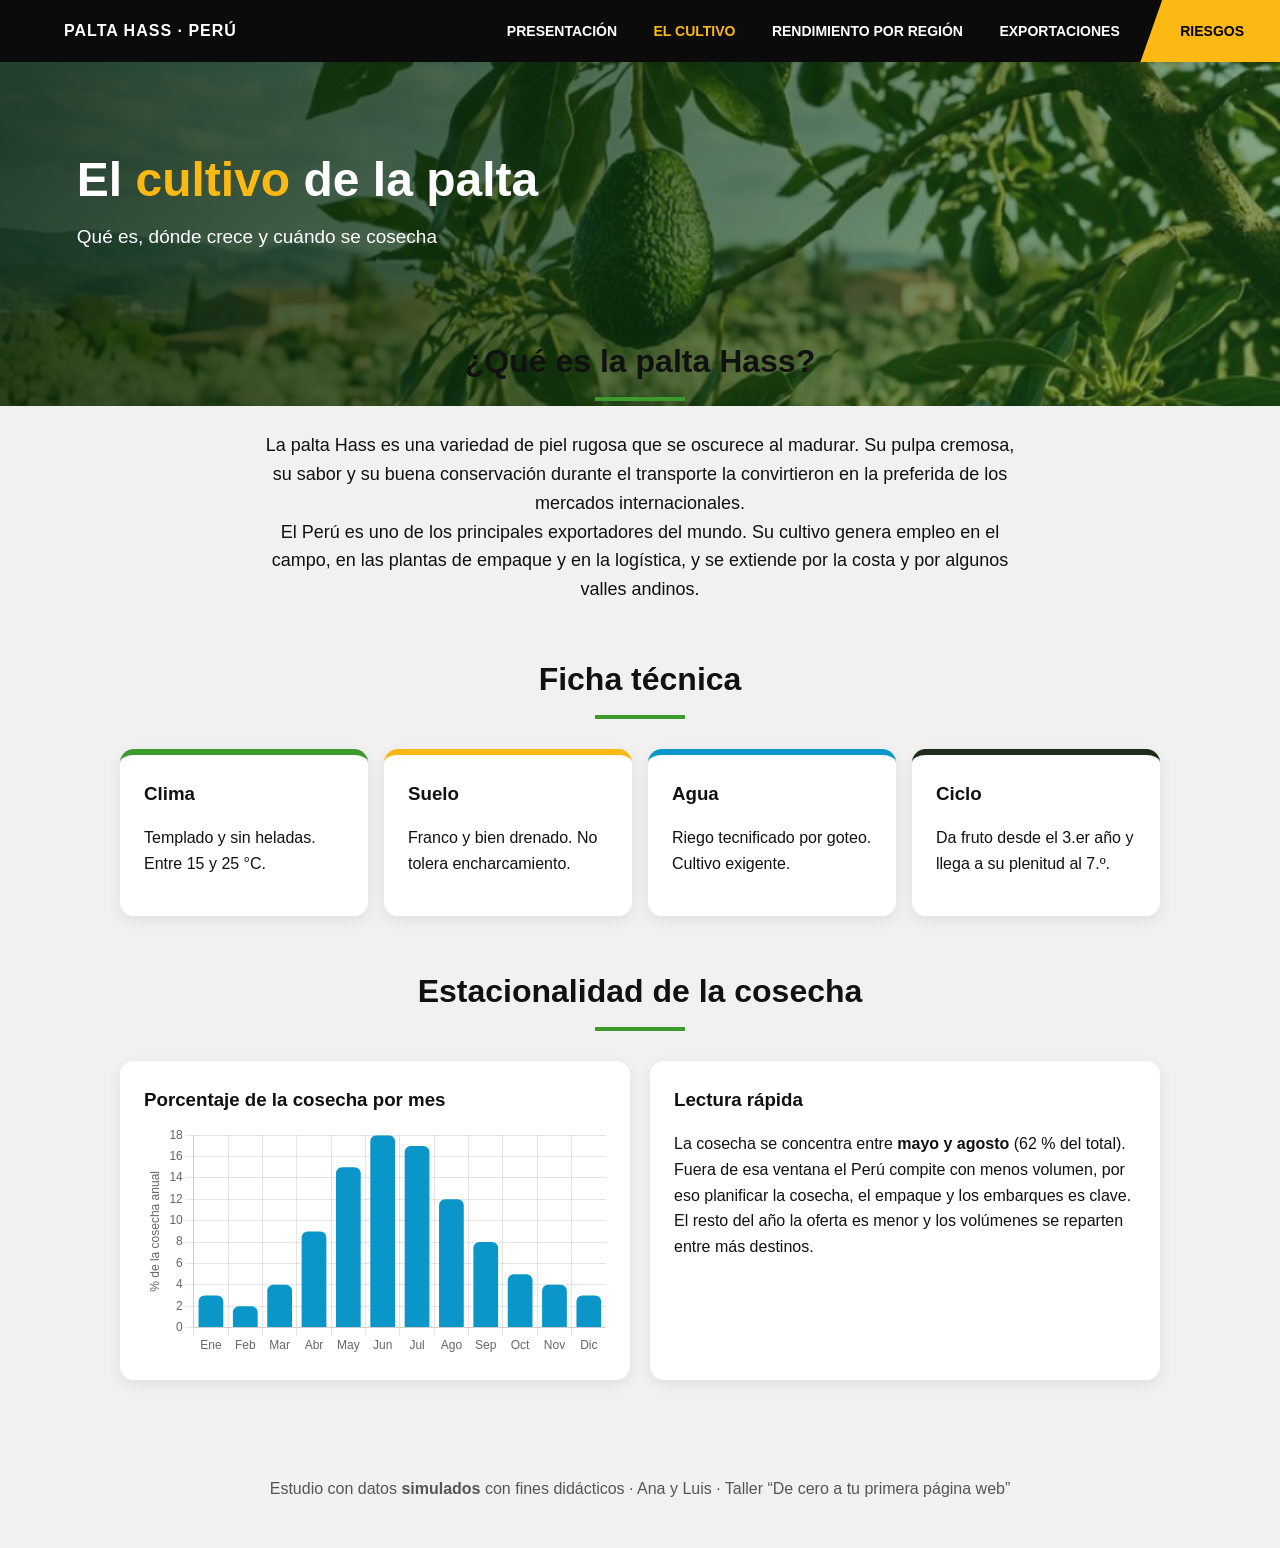
==== cultivo.html @ 627a5b72 "mi primera pag web" ====
<!DOCTYPE html>
<html lang="es">
<head>
  <meta charset="UTF-8">
  <meta name="viewport" content="width=device-width, initial-scale=1.0">
  <title>El cultivo de la palta · Palta Hass</title>
  <link rel="stylesheet" href="styles.css">
</head>
<body>
  <header>
    <nav>
      <strong>PALTA HASS · PERÚ</strong>
      <div>
        <a href="index.html">Presentación</a>
        <a href="cultivo.html" class="activo">El cultivo</a>
        <a href="regiones.html">Rendimiento por región</a>
        <a href="exportaciones.html">Exportaciones</a>
        <a href="riesgos.html" class="cta">Riesgos</a>
      </div>
    </nav>
    <div class="hero cultivo">
      <h1>El <span>cultivo</span> de la palta</h1>
      <p>Qué es, dónde crece y cuándo se cosecha</p>
    </div>
  </header>
  <main>
    <section>
      <h2>¿Qué es la palta Hass?</h2>
      <p class="centro">La palta Hass es una variedad de piel rugosa que se oscurece al madurar. Su pulpa cremosa, su sabor y su buena conservación durante el transporte la convirtieron en la preferida de los mercados internacionales.</p>
      <p class="centro">El Perú es uno de los principales exportadores del mundo. Su cultivo genera empleo en el campo, en las plantas de empaque y en la logística, y se extiende por la costa y por algunos valles andinos.</p>
    </section>
    <section>
      <h2>Ficha técnica</h2>
      <div class="grid4">
        <article class="card ficha"><h3>Clima</h3><p>Templado y sin heladas. Entre 15 y 25 °C.</p></article>
        <article class="card ficha"><h3>Suelo</h3><p>Franco y bien drenado. No tolera encharcamiento.</p></article>
        <article class="card ficha"><h3>Agua</h3><p>Riego tecnificado por goteo. Cultivo exigente.</p></article>
        <article class="card ficha"><h3>Ciclo</h3><p>Da fruto desde el 3.er año y llega a su plenitud al 7.º.</p></article>
      </div>
    </section>
    <section>
      <h2>Estacionalidad de la cosecha</h2>
      <div class="grid">
        <article class="card"><h3>Porcentaje de la cosecha por mes</h3><canvas id="c5"></canvas></article>
        <article class="card"><h3>Lectura rápida</h3><p>La cosecha se concentra entre <strong>mayo y agosto</strong> (62 % del total). Fuera de esa ventana el Perú compite con menos volumen, por eso planificar la cosecha, el empaque y los embarques es clave. El resto del año la oferta es menor y los volúmenes se reparten entre más destinos.</p></article>
      </div>
    </section>
  </main>
  <footer><p>Estudio con datos <strong>simulados</strong> con fines didácticos · Ana y Luis · Taller “De cero a tu primera página web”</p></footer>
  <script src="js/chart.umd.js"></script>
  <script src="script.js"></script>
</body>
</html>
---- styles.css ----
* { box-sizing: border-box; }
body { margin: 0; font-family: 'Segoe UI', Arial, sans-serif; line-height: 1.6; background: #F1F1F1; color: #111; }
header { background: #0B0B0B; }
nav { position: sticky; top: 0; z-index: 5; display: flex; flex-wrap: wrap; align-items: center; justify-content: space-between; gap: 8px 20px; padding: 0 0 0 5%; background: #0B0B0B; }
nav strong { color: white; letter-spacing: 1px; }
nav a { display: inline-block; color: white; text-decoration: none; font-weight: 700; text-transform: uppercase; font-size: 14px; padding: 20px 16px; }
nav a:hover, nav a.activo { color: #FDB913; }
nav a.cta { background: #FDB913; color: #000; padding-left: 40px; padding-right: 36px; clip-path: polygon(22px 0, 100% 0, 100% 100%, 0 100%); }
nav a.cta.activo { background: white; }
.hero { padding: 90px 6% 130px; color: white; background: linear-gradient(110deg, rgba(8, 36, 10, .92), rgba(30, 90, 25, .70)), url("img/portada.jpg") center / cover no-repeat; }
.hero.inicio { padding-top: 120px; padding-bottom: 150px; }
.hero h1 { font-size: 48px; line-height: 1.15; margin: 0 0 14px; max-width: 800px; }
.hero h1 span { color: #FDB913; }
.hero p { font-size: 19px; max-width: 640px; margin: 0 0 24px; }
.btn { display: inline-block; background: #0B0B0B; color: white; padding: 14px 30px; border-radius: 8px; font-weight: 800; text-decoration: none; }
main { max-width: 1080px; margin: -70px auto 0; padding: 0 20px; position: relative; }
section { margin-bottom: 50px; }
h2 { text-align: center; font-size: 32px; margin: 0 0 30px; }
h2::after { content: ''; display: block; width: 90px; height: 4px; background: #3F9A2E; margin: 10px auto 0; }
.franja { background: #1F2D1B; border-radius: 14px; padding: 30px; box-shadow: 0 10px 26px rgba(0, 0, 0, .25); }
.cifras { display: flex; flex-wrap: wrap; justify-content: space-around; gap: 20px; }
.cifra { display: flex; align-items: center; gap: 14px; color: white; }
.cifra b { font-size: 46px; line-height: 1; }
.cifra span { border-left: 3px solid #FDB913; padding-left: 12px; text-transform: uppercase; font-size: 14px; max-width: 150px; }
.grid { display: grid; grid-template-columns: repeat(2, 1fr); gap: 20px; }
.grid4 { display: grid; grid-template-columns: repeat(4, 1fr); gap: 16px; }
.card { background: white; padding: 24px; border-radius: 14px; box-shadow: 0 4px 14px rgba(0, 0, 0, .08); }
.card h3 { margin: 0 0 10px; }
.ficha { border-top: 6px solid #3F9A2E; }
.ficha:nth-child(2) { border-color: #FDB913; } .ficha:nth-child(3) { border-color: #0A96C8; } .ficha:nth-child(4) { border-color: #1F2D1B; }
.persona { text-align: center; }
.persona img { width: 130px; border-radius: 50%; }
.centro { text-align: center; max-width: 760px; margin: 0 auto; font-size: 18px; }
.tabla { overflow-x: auto; background: white; border-radius: 14px; box-shadow: 0 4px 14px rgba(0, 0, 0, .08); }
table { width: 100%; border-collapse: collapse; }
th { background: #0B0B0B; color: white; text-align: left; }
th, td { padding: 13px 16px; }
tbody tr:nth-child(even) { background: #F6F6F6; }
footer { text-align: center; padding: 30px; color: #555; }
@media (max-width: 800px) { .grid, .grid4 { grid-template-columns: 1fr 1fr; } .hero h1 { font-size: 32px; } nav a { padding: 12px 10px; } }
@media (max-width: 500px) { .grid, .grid4 { grid-template-columns: 1fr; } }
.objetivos { max-width: 760px; margin: 20px auto 0; font-size: 17px; }
.objetivos li { margin-bottom: 8px; }
.centro + .grid, .centro + .grid4 { margin-top: 24px; }
.hero.cultivo { background: linear-gradient(110deg, rgba(8, 36, 10, .85), rgba(30, 90, 25, .50)), url("img/palta-arbol.jpg") center / cover no-repeat; }
.hero.exportaciones { background: linear-gradient(110deg, rgba(8, 36, 10, .88), rgba(30, 90, 25, .60)), url("img/cajas.jpg") center 65% / cover no-repeat; }
.hero.riesgos { background: linear-gradient(110deg, rgba(8, 36, 10, .85), rgba(30, 90, 25, .50)), url("img/palta-arbol.jpg") center / cover no-repeat; }
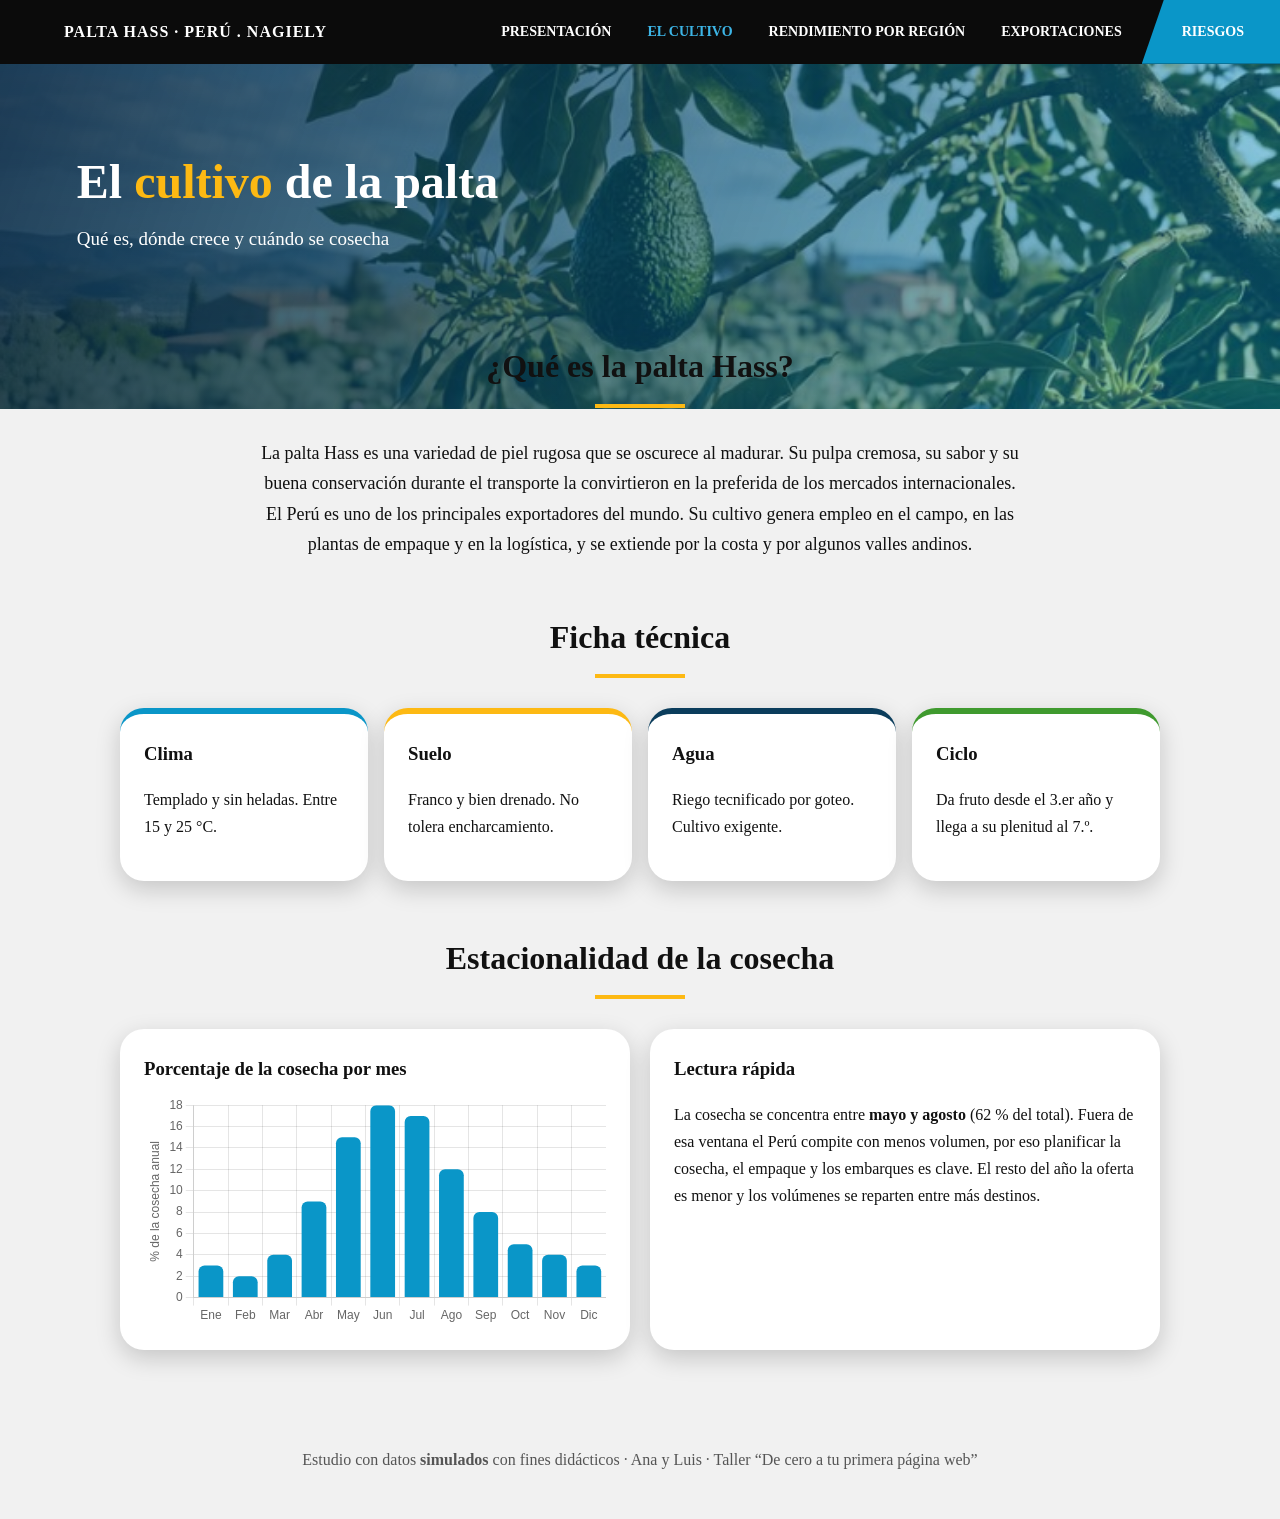
==== commit d86e4125: "Edito mis páginas y agrego mi estilo" ====
--- a/cultivo.html
+++ b/cultivo.html
@@ -5,11 +5,12 @@
   <meta name="viewport" content="width=device-width, initial-scale=1.0">
   <title>El cultivo de la palta · Palta Hass</title>
   <link rel="stylesheet" href="styles.css">
+  <link rel="stylesheet" href="estilo-a.css"> 
 </head>
 <body>
   <header>
     <nav>
-      <strong>PALTA HASS · PERÚ</strong>
+      <strong>PALTA HASS · PERÚ . NAGIELY</strong>
       <div>
         <a href="index.html">Presentación</a>
         <a href="cultivo.html" class="activo">El cultivo</a>
--- a/styles.css
+++ b/styles.css
@@ -27,7 +27,7 @@
 .card { background: white; padding: 24px; border-radius: 14px; box-shadow: 0 4px 14px rgba(0, 0, 0, .08); }
 .card h3 { margin: 0 0 10px; }
 .ficha { border-top: 6px solid #3F9A2E; }
-.ficha:nth-child(2) { border-color: #FDB913; } .ficha:nth-child(3) { border-color: #0A96C8; } .ficha:nth-child(4) { border-color: #1F2D1B; }
+.ficha:nth-child(2) { border-color: #e7ac23; } .ficha:nth-child(3) { border-color: #0A96C8; } .ficha:nth-child(4) { border-color: #1F2D1B; }
 .persona { text-align: center; }
 .persona img { width: 130px; border-radius: 50%; }
 .centro { text-align: center; max-width: 760px; margin: 0 auto; font-size: 18px; }
--- a/estilo-a.css
+++ b/estilo-a.css
@@ -0,0 +1,66 @@
+
+/* ---------- PERFIL A RETO 1: portada azul ----------
+   Ojo: la portada de regiones usa solo .hero, pero la de cultivo usa
+   .hero.cultivo (más específica). Por eso hay dos reglas.
+   Usamos background-image (no background) y repetimos url(...)
+   para conservar la foto; el tamaño y la posición vienen de styles.css. */
+.hero {
+  background-image:
+    linear-gradient(110deg, rgba(8, 40, 66, .92), rgba(10, 150, 200, .60)),
+    url("img/portada.jpg");
+}
+.hero.cultivo {
+  background-image:
+    linear-gradient(110deg, rgba(8, 40, 66, .88), rgba(10, 150, 200, .45)),
+    url("img/palta-arbol.jpg");
+}
+
+
+/* ---------- RETO 2: raya bajo los títulos ---------- */
+h2::after {
+  background: #FDB913;
+}
+
+
+/* ---------- RETO 3: tarjetas más redondas ---------- */
+.card {
+  border-radius: 24px;
+  box-shadow: 0 8px 24px rgba(0, 0, 0, .18);
+}
+
+/* Las 4 fichas de cultivo.html: cambiamos el color de la raya de arriba.
+   Usamos los mismos selectores que styles.css; como van después, ganan. */
+.ficha                { border-color: #0A96C8; }
+.ficha:nth-child(2)   { border-color: #FDB913; }
+.ficha:nth-child(3)   { border-color: #0B3D5C; }
+.ficha:nth-child(4)   { border-color: #3F9A2E; }
+
+
+/* ---------- RETO 4: color del menú ---------- */
+nav a:hover,
+nav a.activo {
+  color: #3DB5E6;
+}
+
+/* El botón diagonal del menú también cambia de color */
+nav a.cta         { background: #0A96C8; color: #fff; }
+nav a.cta:hover   { background: #fff;    color: #000; }
+nav a.cta.activo  { background: #fff;    color: #000; }
+
+
+/* ---------- RETO 5: otra tipografía ---------- */
+body {
+  font-family: Georgia, 'Times New Roman', serif;
+  line-height: 1.7;
+}
+
+
+/* ---------- EXTRA: tablas (regiones.html) ---------- */
+th {
+  background: #0B3D5C;
+}
+tbody tr:nth-child(even) {
+  background: #EAF4FA;
+}
+
+
